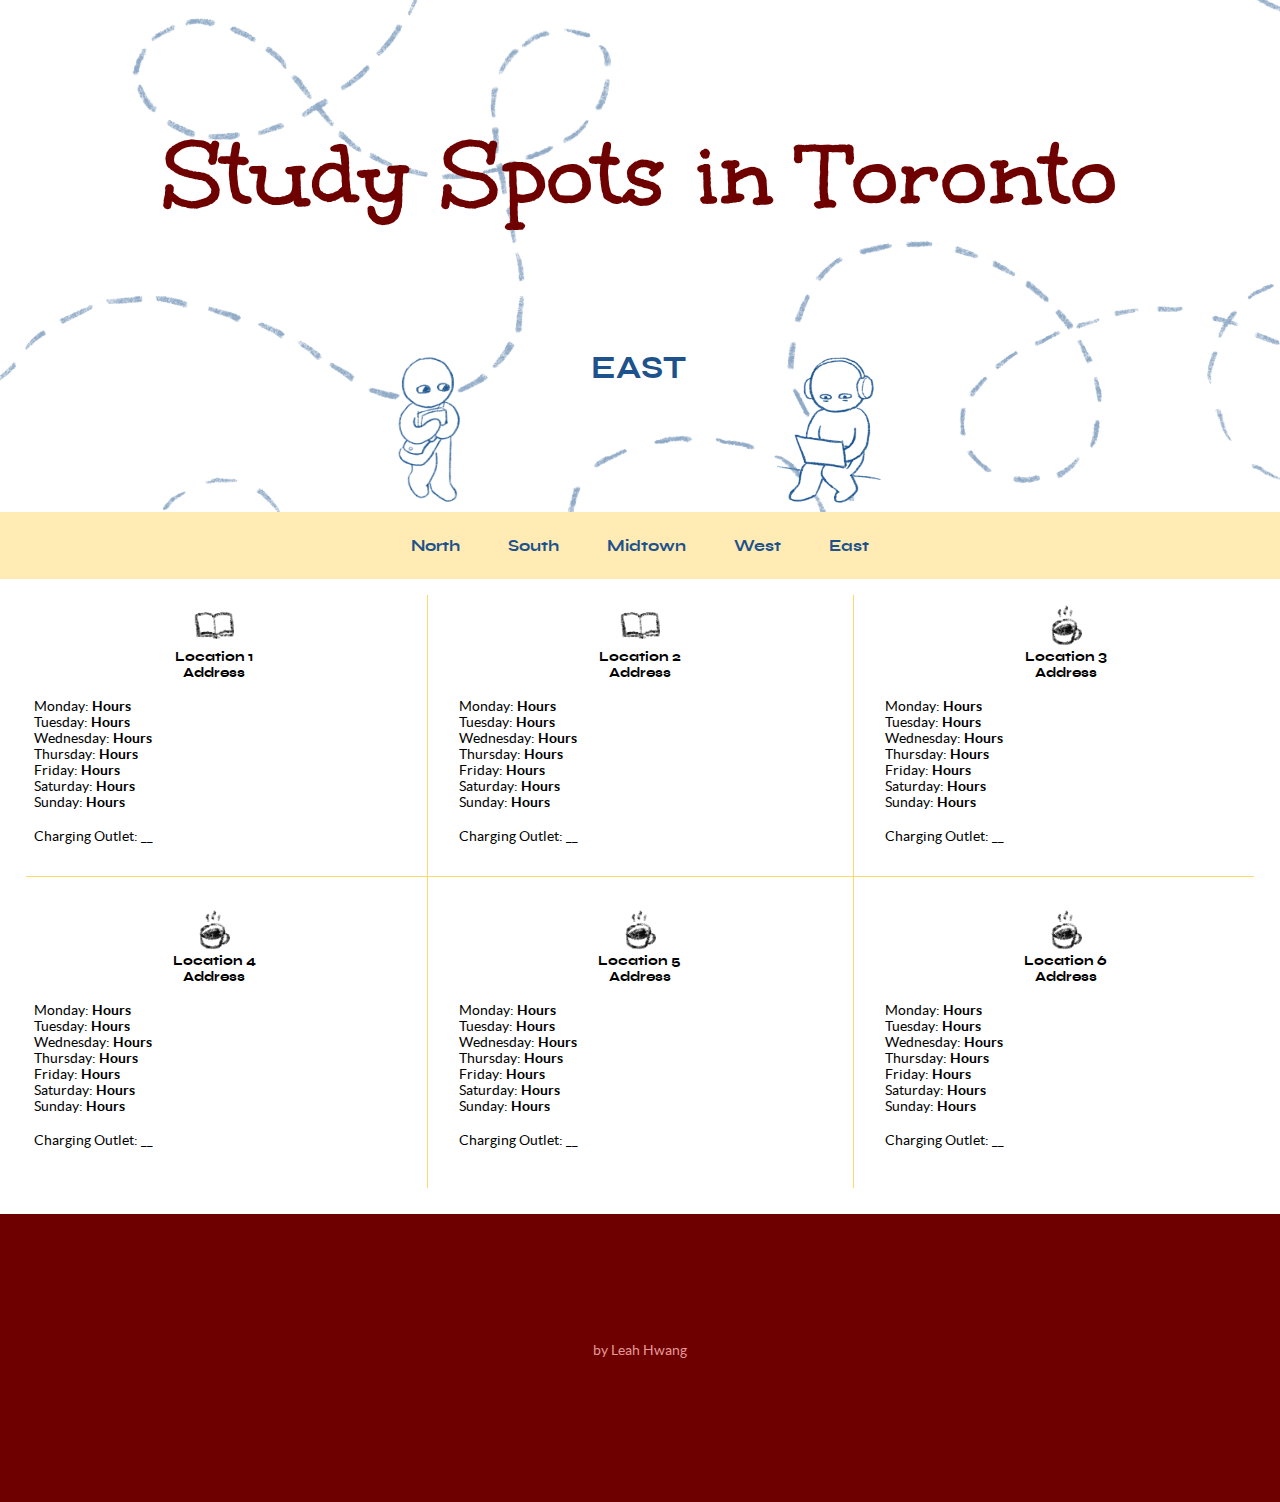
==== east.html @ 298a4410 "april 8 + update 2" ====
<!DOCTYPE html>
<html lang="en">

<head>
    <meta charset="UTF-8">
    <meta name="viewport" content="width=device-width, initial-scale=1.0">
    <meta http-equiv="X-UA-Compatible" content="ie=edge">
    <title>Study Spots - Home - East</title>
    <link rel="stylesheet" href="css/style.css">
</head>




<!--- BODY: visible -->
<body>



    
<header class="header-area">

    <h1>Study Spots in Toronto</h1>

    <div class="header-container">
        <div class="character-left">
            <img src="images/character-blue4.png" alt="character walking, looking to the right">
        </div>
        <h2>East</h2>
        <div class="character-right">
            <img src="images/character-blue2.png" alt="character sitting and working on laptop">
        </div>
    </div>

</header>

<nav class="nav-container">
    <div> <h3> <a class=nav href="north.html">North</a> </h3> </div>
    <div> <h3> <a class=nav href="south.html">South</a> </h3> </div>
    <div> <h3> <a class=nav href="midtown.html">Midtown</a> </h3> </div>
    <div> <h3> <a class=nav href="west.html">West</a> </h3> </div>
    <div> <h3> <a class=nav href="east.html">East</a> </h3> </div>
</nav>



<!-- list begins -->
<main>

    <content class="locations-grid">

        <section>
            <img src="images/library-icon.png" alt="illustrated book icon">
            <h4>Location 1</h4>
            <h4>Address</h4>
            <br>
            <p>Monday: <span style="font-family: Lato Bold">Hours</span> </p>
            <p>Tuesday: <span style="font-family: Lato Bold">Hours</span> </p>
            <p>Wednesday: <span style="font-family: Lato Bold">Hours</span> </p>
            <p>Thursday: <span style="font-family: Lato Bold">Hours</span> </p>
            <p>Friday: <span style="font-family: Lato Bold">Hours</span> </p>
            <p>Saturday: <span style="font-family: Lato Bold">Hours</span> </p>
            <p>Sunday: <span style="font-family: Lato Bold">Hours</span> </p>
            <br>
            <p>Charging Outlet: __</p>
        </section>

        <section>
            <img src="images/library-icon.png" alt="illustrated book icon">
            <h4>Location 2</h4>
            <h4>Address</h4>
            <br>
            <p>Monday: <span style="font-family: Lato Bold">Hours</span> </p>
            <p>Tuesday: <span style="font-family: Lato Bold">Hours</span> </p>
            <p>Wednesday: <span style="font-family: Lato Bold">Hours</span> </p>
            <p>Thursday: <span style="font-family: Lato Bold">Hours</span> </p>
            <p>Friday: <span style="font-family: Lato Bold">Hours</span> </p>
            <p>Saturday: <span style="font-family: Lato Bold">Hours</span> </p>
            <p>Sunday: <span style="font-family: Lato Bold">Hours</span> </p>
            <br>
            <p>Charging Outlet: __</p>
        </section>

        <section>
            <img src="images/coffee-icon.png" alt="illustrated coffee icon">
            <h4>Location 3</h4>
            <h4>Address</h4>
            <br>
            <p>Monday: <span style="font-family: Lato Bold">Hours</span> </p>
            <p>Tuesday: <span style="font-family: Lato Bold">Hours</span> </p>
            <p>Wednesday: <span style="font-family: Lato Bold">Hours</span> </p>
            <p>Thursday: <span style="font-family: Lato Bold">Hours</span> </p>
            <p>Friday: <span style="font-family: Lato Bold">Hours</span> </p>
            <p>Saturday: <span style="font-family: Lato Bold">Hours</span> </p>
            <p>Sunday: <span style="font-family: Lato Bold">Hours</span> </p>
            <br>
            <p>Charging Outlet: __</p>
            </section>

        <section>
            <img src="images/coffee-icon.png" alt="illustrated coffee icon">
            <h4>Location 4</h4>
            <h4>Address</h4>
            <br>
            <p>Monday: <span style="font-family: Lato Bold">Hours</span> </p>
            <p>Tuesday: <span style="font-family: Lato Bold">Hours</span> </p>
            <p>Wednesday: <span style="font-family: Lato Bold">Hours</span> </p>
            <p>Thursday: <span style="font-family: Lato Bold">Hours</span> </p>
            <p>Friday: <span style="font-family: Lato Bold">Hours</span> </p>
            <p>Saturday: <span style="font-family: Lato Bold">Hours</span> </p>
            <p>Sunday: <span style="font-family: Lato Bold">Hours</span> </p>
            <br>
            <p>Charging Outlet: __</p>
        </section>

        <section>
            <img src="images/coffee-icon.png" alt="illustrated coffee icon">
            <h4>Location 5</h4>
            <h4>Address</h4>
            <br>
            <p>Monday: <span style="font-family: Lato Bold">Hours</span> </p>
            <p>Tuesday: <span style="font-family: Lato Bold">Hours</span> </p>
            <p>Wednesday: <span style="font-family: Lato Bold">Hours</span> </p>
            <p>Thursday: <span style="font-family: Lato Bold">Hours</span> </p>
            <p>Friday: <span style="font-family: Lato Bold">Hours</span> </p>
            <p>Saturday: <span style="font-family: Lato Bold">Hours</span> </p>
            <p>Sunday: <span style="font-family: Lato Bold">Hours</span> </p>
            <br>
            <p>Charging Outlet: __</p>
        </section>

        <section>
            <img src="images/coffee-icon.png" alt="illustrated coffee icon">
            <h4>Location 6</h4>
            <h4>Address</h4>
            <br>
            <p>Monday: <span style="font-family: Lato Bold">Hours</span> </p>
            <p>Tuesday: <span style="font-family: Lato Bold">Hours</span> </p>
            <p>Wednesday: <span style="font-family: Lato Bold">Hours</span> </p>
            <p>Thursday: <span style="font-family: Lato Bold">Hours</span> </p>
            <p>Friday: <span style="font-family: Lato Bold">Hours</span> </p>
            <p>Saturday: <span style="font-family: Lato Bold">Hours</span> </p>
            <p>Sunday: <span style="font-family: Lato Bold">Hours</span> </p>
            <br>
            <p>Charging Outlet: __</p>
        </section>


    </content>

    
</main>


<footer>

    <p>by Leah Hwang</p>
    <br>
    <p></p>

</footer>







</body>
<!--- end of BODY -->

</html>
---- css/style.css ----
/* ----- start comment

use * {} for site-wide rules
to override the default root of the document

selector {property: value;}

----- */

/* LAYOUT */
* {
    scroll-behavior: smooth;
    margin: 0;
}

header {
    background-image: url(../images/path-dashed-pattern2-opacity50.png);
    background-size: 100%;
    background-position: center;
    width: 100%;
}

.header-area h2 {
    text-transform: uppercase;
    padding-right: 7%;
    padding-left: 10%
}

.header-container {
    display: flex;
    align-items: center;
    justify-content: center;
}

.character-left img {
    height: 150px;
}

.character-right img {
    height: 150px;
}



@media (max-width: 800px) {
    header h1 {
        padding-bottom: 7%;
    
    }
    header h2 {
        padding-bottom: 10%;
    }
}

@media (min-width: 801px) {
    header h1 {
        padding: 10%;
    
    }
    header h2 {
        padding-left: 15%;
        padding-right: 15%;
        padding-bottom: 10%;
    }
}





/* to make an adjustable/responsive skyline img: https://www.w3schools.com/css/css_rwd_images.asp*/
.skyline {
    width: 100vw;
    background-image: url(../images/skyline-blue.png);
    background-size: cover;
    background-position: center;
}
/* defining skyline height for tablets and smaller */
@media (max-width:800px) {
    .skyline {height: 6rem;} } 
    
/* defining skyline height for larger than tablets */
@media (min-width:801px) {
    .skyline {height: 12rem;} }



    /* https://www.w3schools.com/css/css3_flexbox.asp */
.nav-container {
    position: sticky;
    top: 0;
    z-index: 1;
    display: flex;
    /* https://www.w3schools.com/css/css3_flexbox_container.asp */
    justify-content: center;
    align-items: center;
    /* border-top: 1px solid #ffd86c; */
    /* border-bottom: 1px solid #ffd86c; */
    background-color: #ffebb3;
}

    
.nav-container > .nav {
    position: relative;
}

/*  https://www.w3schools.com/css/css_pseudo_classes.asp*/
@media (max-width: 800px) {
    a.nav:link {
        padding-top: 1rem; 
        padding-bottom: 1rem;
        padding-left: 0.4rem; 
        padding-right: 0.4rem;
    } 
}

@media (min-width: 801px) {
    a.nav:link {
        padding: 1.5rem; } 
    }

/*  using links: https://www.w3schools.com/css/css_link.asp */
a.nav:link, a.nav:visited {
    color: #1d528c;
    text-align: center;
    text-decoration: none;
    display: inline-block;
}
/*  for transition duration: https://www.w3schools.com/css/css3_transitions.asp 
    for text-shadow: https://www.w3schools.com/css/css_text_shadow.asp */
a.nav:hover, a.nav:active {
    transition-duration: 0.5s;
    color: #fff; 
    text-shadow: 0 0 3px #1d528c;   
}





/* https://geary.co/internal-borders-css-grid/ */

/* defining grid columns: for tablets, phones */
@media (max-width: 800px) {
    .locations-grid {
        grid-template-columns: repeat(auto-fit, minmax(200px, 1fr));
    }
}

/* defining grid columns: larger than tablets */
@media (min-width: 801px) {
    .locations-grid {
        grid-template-columns: repeat(3, minmax(200px, 1fr));
    }
}

.locations-grid {

    --gap: 3rem;
    --line-thickness: 1px;
    --line-color: #ffd86c;
    --line-offset: calc(var(--gap) / 2);

    display: grid;
    gap: var(--gap);
    justify-content: center;
    align-items: stretch;
    overflow: hidden;
    border-right: #ffd86c;
    margin-left: 2%;
    margin-right: 2%;
    margin-bottom: 2%;
    padding-top: 1rem;
    padding-bottom: 2rem;
}

.locations-grid > section {
    background-color: #fff;
    position: relative;
    padding: 0.5em;
}

.locations-grid > section img {
    display: block;
    margin: auto;
    width: 50px;
    padding: 1px;
}

.locations-grid > section h4 {
    color: black;
}

    /* https://geary.co/internal-borders-css-grid/ */
    /* Pseudo Elements */

    .locations-grid > section::after,
    .locations-grid > section::before {
        content: "";
        background-color: var(--line-color);
        position: absolute;
    } 

    /* Row lines */
    .locations-grid > section::after {
        inline-size: 100vw;
        block-size: var(--line-thickness);
        inset-block-start: calc(var(--line-offset) * -1);
        inset-inline-start: 0;
    }

    /* Column lines */
    .locations-grid > section::before {
        inline-size: var(--line-thickness);
        block-size: 100vh;
        inset-block-start: 0;
        inset-inline-start: calc(var(--line-offset) * -1);
    }  


/* Map padding in the Main section*/
.main-map {
    padding: 5%
}

/* Map container */
.map {
    position: relative;
    display: flex;
    justify-content: center;
    padding: 1%;
    background-color: white;
    border: 2px dashed #ffd86c;
}


/* to adjust filter of map tiles: https://stackoverflow.com/questions/53528313/apply-css3-filters-to-the-image-tiles-on-leaflet */
.leaflet-layer {
    filter: contrast(1.3);
  }

/* popup customizations: https://www.youtube.com/watch?v=INNVFfrbalU
    + https://stackoverflow.com/questions/12606141/how-would-i-customise-the-look-and-feel-of-the-leaflet-popup */
.custom-popup .leaflet-popup-content-wrapper {
    border-radius: 10px;
    box-shadow: 0 4px 10px #1d528c;
}

.custom-popup .leaflet-popup-content {
    margin: 6px;
    text-align: center;
    font-family: "Lato Regular";
}

.custom-popup .leaflet-popup-content h4 {
    font-family: "Lato Bold";
    color: #6e0000;
}

.custom-popup .leaflet-popup-content img {
    display: block;
    margin: auto;
    width: 30px;
}

.custom-popup .leaflet-popup-close-button {
    display: none;
}



footer {
    text-align: center;
    height: 10rem;
    background-color: #6e0000;
    padding-top: 10%;
    padding-bottom: 0%;
}

footer > p {
    color: #e49999;
}








/* TYPOGRAPHY */


/* source: https://fonts.google.com/specimen/Unkempt?query=unkempt */
@font-face {
    font-family: 'Unkempt Bold';
    src: url('fonts/unkempt-bold-webfont.woff') format('woff'),
         url('fonts/unkempt-bold-webfont.woff2') format('woff2');
    font-weight: bold;
    font-style: normal;
}

/* source: https://www.fontsquirrel.com/fonts/syne */
@font-face {
    font-family: 'Syne Bold';
    src: url('fonts/syne-bold-webfont.woff') format('woff'),
         url('fonts/syne-bold-webfont.woff2') format('woff2');
    font-weight: bold;
    font-style: normal;
}


@font-face {
    font-family: 'Syne Regular';
    src: url('fonts/syne-regular-webfont.woff') format('woff'),
         url('fonts/syne-regular-webfont.woff2') format('woff2');
    font-weight: normal;
    font-style: normal;
}

/* source: https://fonts.google.com/specimen/Lato */
@font-face {
    font-family: 'Lato Bold';
    src: url('fonts/lato-bold-webfont.woff') format('woff'),
         url('fonts/lato-bold-webfont.woff2') format('woff2');
    font-weight: bold;
    font-style: normal;
}

@font-face {
    font-family: 'Lato Regular';
    src: url('fonts/lato-regular-webfont.woff') format('woff'),
         url('fonts/lato-regular-webfont.woff2') format('woff2');
    font-weight: normal;
    font-style: normal;
}

/* Font template
@font-face {
    font-family: ' ';
    src: url(' ') format('woff'),
         url(' ') format('woff2');
    font-weight: normal;
    font-style: normal;
}
*/


/* defining text 800px or less (phones, tablets) */
@media (max-width: 800px) {
    h1 {
        font-size: 3rem;
        line-height: 1;
        padding: 15%;
    }

    h2 {
        font-size: 1.2rem;
        line-height: 1.5rem; 
        padding-bottom: 20%;
    }

    h3, h4 {
        font-size: 0.9rem;
    }

}

/* defining text more than 800px (larger than tablet) */
@media (min-width: 801px) {
    h1 {
        font-size: 6rem; 
        line-height: 6rem;
        padding-top: 10%;
        padding-bottom: 7%;
        padding-left: 10%;
        padding-right: 10%;
    }

    h2 {
        font-size: 2rem;
        line-height: 2rem;
        padding-bottom: 7%;
    }

    h3 {
        font-size: 1rem;
    }

    h4 {
        font-size: 0.9rem;
    }

}


h1 {
    font-family: "Unkempt Bold";
    text-align: center;
    color: #6e0000;
}

h2 {
    font-family: "Syne Bold";
    text-align: center;
    color: #1d528c;
}

h3, h4 {
    font-family: "Syne Bold";
    text-align: center;
    color: #1d528c;
}
    
p {
    font-family: "Lato Regular";
    color:black;
    font-size: 0.9rem;
}
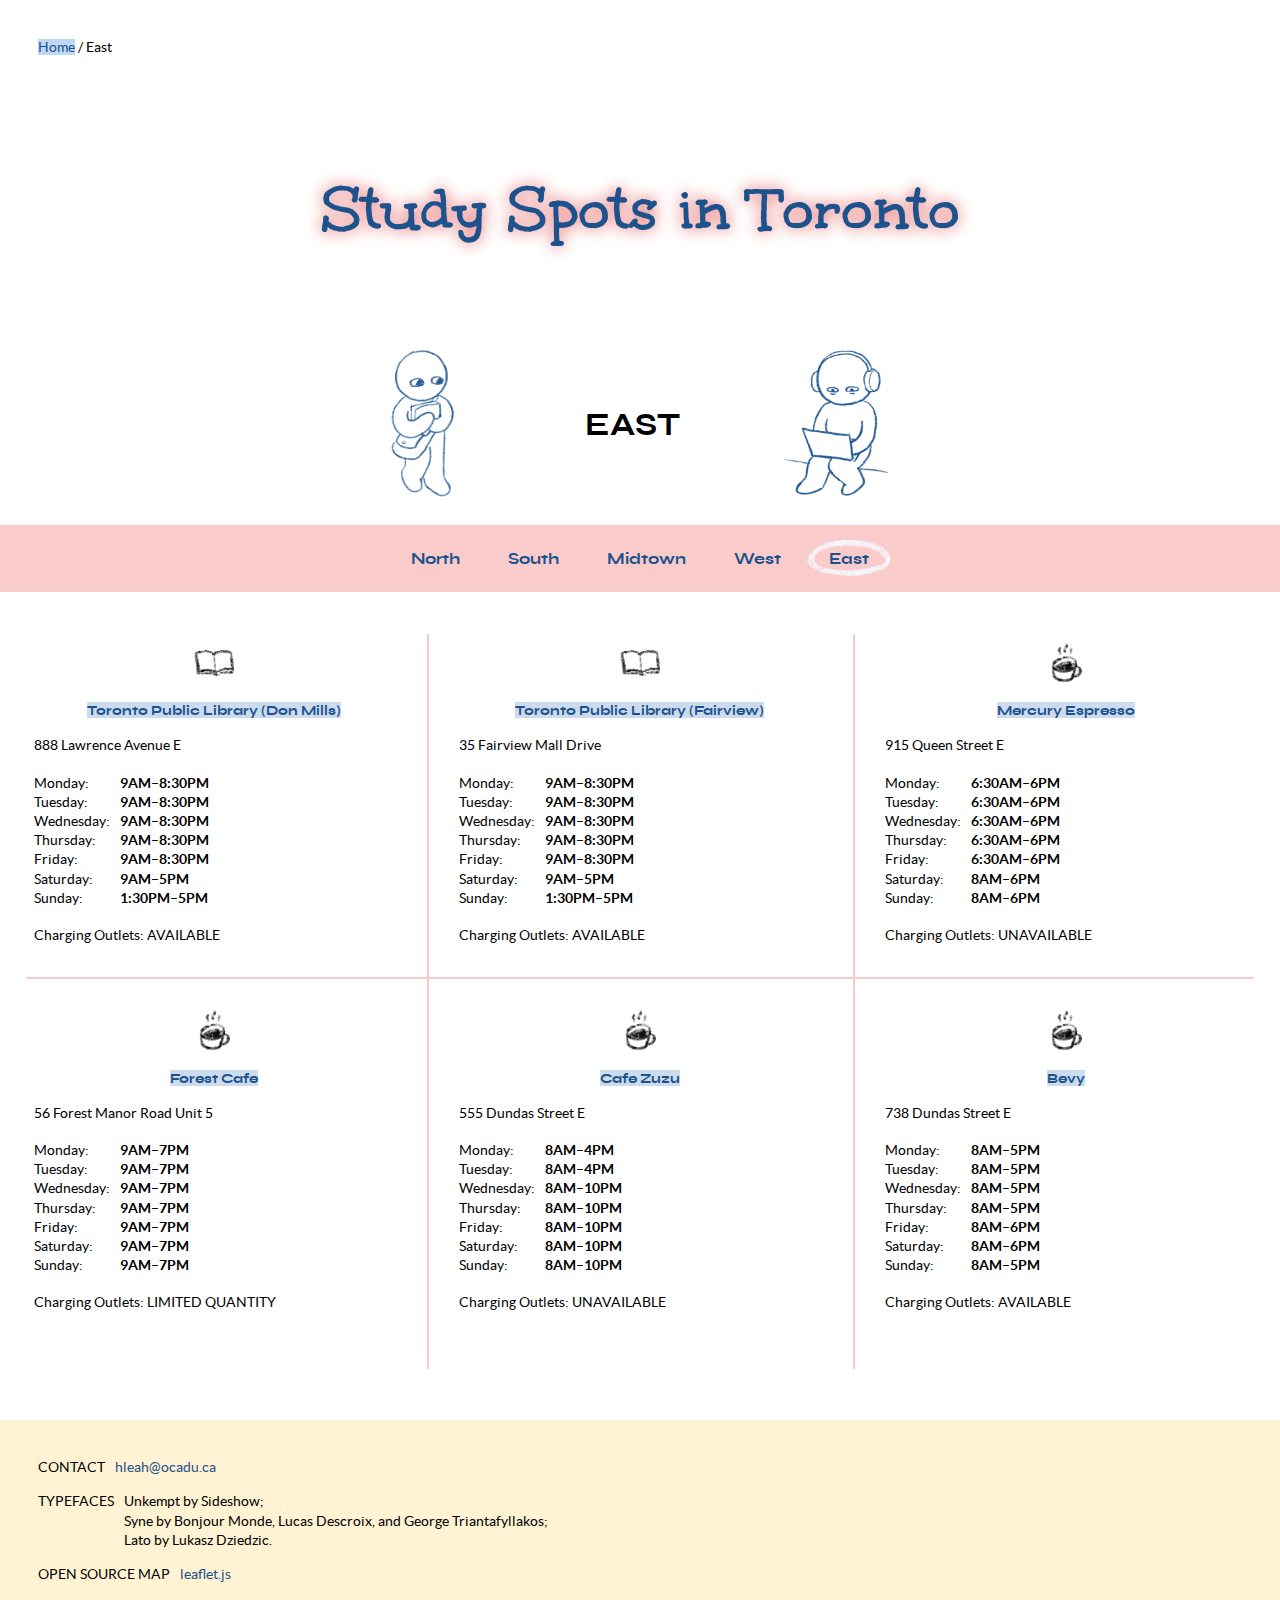
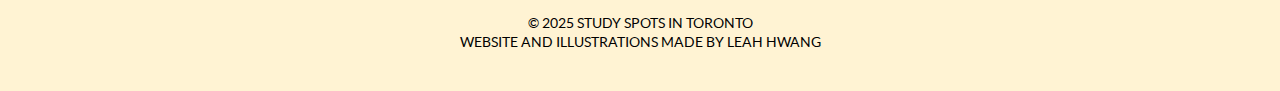
==== commit 3f81204f: "april 15" ====
--- a/east.html
+++ b/east.html
@@ -3,7 +3,7 @@
 
 <head>
     <meta charset="UTF-8">
-    <meta name="viewport" content="width=device-width, initial-scale=1.0">
+    <meta name="viewport" content="widtd=device-widtd, initial-scale=1.0">
     <meta http-equiv="X-UA-Compatible" content="ie=edge">
     <title>Study Spots - Home - East</title>
     <link rel="stylesheet" href="css/style.css">
@@ -16,17 +16,22 @@
 <body>
 
 
-
-    
-<header class="header-area">
-
-    <h1>Study Spots in Toronto</h1>
-
-    <div class="header-container">
+<header class="areas-page-header gridlines">
+
+    <div class="breadcrumb">
+        <p> <a class="breadcrumb-home" href="index.html">Home</a> / East </p>
+    </div>
+
+    <div class="areas-page-header-h1">
+        <h1> <a class="link-home" href=index.html> Study Spots in Toronto </a> </h1>
+    </div> 
+    <div class="areas-page-label-container">
         <div class="character-left">
             <img src="images/character-blue4.png" alt="character walking, looking to the right">
         </div>
-        <h2>East</h2>
+        <div class="areas-page-label"> 
+            <h2>East</h2> 
+        </div>
         <div class="character-right">
             <img src="images/character-blue2.png" alt="character sitting and working on laptop">
         </div>
@@ -36,10 +41,10 @@
 
 <nav class="nav-container">
     <div> <h3> <a class=nav href="north.html">North</a> </h3> </div>
-    <div> <h3> <a class=nav href="south.html">South</a> </h3> </div>
-    <div> <h3> <a class=nav href="midtown.html">Midtown</a> </h3> </div>
-    <div> <h3> <a class=nav href="west.html">West</a> </h3> </div>
-    <div> <h3> <a class=nav href="east.html">East</a> </h3> </div>
+    <div> <h3> <a class="nav" href="south.html">South</a> </h3> </div>
+    <div> <h3> <a class="nav" href="midtown.html">Midtown</a> </h3> </div>
+    <div> <h3> <a class="nav" href="west.html">West</a> </h3> </div>
+    <div class="nav-current"> <h3> <a class="nav" href="east.html">East</a> </h3> </div>
 </nav>
 
 
@@ -51,98 +56,244 @@
 
         <section>
             <img src="images/library-icon.png" alt="illustrated book icon">
-            <h4>Location 1</h4>
-            <h4>Address</h4>
-            <br>
-            <p>Monday: <span style="font-family: Lato Bold">Hours</span> </p>
-            <p>Tuesday: <span style="font-family: Lato Bold">Hours</span> </p>
-            <p>Wednesday: <span style="font-family: Lato Bold">Hours</span> </p>
-            <p>Thursday: <span style="font-family: Lato Bold">Hours</span> </p>
-            <p>Friday: <span style="font-family: Lato Bold">Hours</span> </p>
-            <p>Saturday: <span style="font-family: Lato Bold">Hours</span> </p>
-            <p>Sunday: <span style="font-family: Lato Bold">Hours</span> </p>
-            <br>
-            <p>Charging Outlet: __</p>
+            <h4> <a class="location-link" href="https://www.torontopubliclibrary.ca/donmills/" target="_blank"> Toronto Public Library (Don Mills) </a> </h4>
+            <br>
+            <p>888 Lawrence Avenue E</p>
+            <br>
+
+            <!-- for html tables: https://www.w3schools.com/html/html_tables.asp-->
+            <table>
+                <tr>
+                    <td>Monday:</td>
+                    <td class="p-bold">9AM–8:30PM</td>
+                </tr>
+                <tr>
+                    <td>Tuesday:</td>
+                    <td class="p-bold">9AM–8:30PM</td>
+                </tr>
+                <tr>
+                    <td>Wednesday:</td>
+                    <td class="p-bold">9AM–8:30PM</td>
+                </tr>
+                <tr >
+                    <td>Thursday:</td>
+                    <td class="p-bold">9AM–8:30PM</td>
+                </tr>
+                <tr>
+                    <td>Friday:</td>
+                    <td class="p-bold">9AM–8:30PM</td>
+                </tr>
+                <tr>
+                    <td>Saturday:</td>
+                    <td class="p-bold">9AM–5PM</td>
+                </tr>
+                <tr>
+                    <td>Sunday:</td>
+                    <td class="p-bold">1:30PM–5PM</td>
+                </tr>
+            </table>
+            <br>
+            <p>Charging Outlets: <span style="text-transform: uppercase;">available</span> </p>
         </section>
 
         <section>
             <img src="images/library-icon.png" alt="illustrated book icon">
-            <h4>Location 2</h4>
-            <h4>Address</h4>
-            <br>
-            <p>Monday: <span style="font-family: Lato Bold">Hours</span> </p>
-            <p>Tuesday: <span style="font-family: Lato Bold">Hours</span> </p>
-            <p>Wednesday: <span style="font-family: Lato Bold">Hours</span> </p>
-            <p>Thursday: <span style="font-family: Lato Bold">Hours</span> </p>
-            <p>Friday: <span style="font-family: Lato Bold">Hours</span> </p>
-            <p>Saturday: <span style="font-family: Lato Bold">Hours</span> </p>
-            <p>Sunday: <span style="font-family: Lato Bold">Hours</span> </p>
-            <br>
-            <p>Charging Outlet: __</p>
+            <h4> <a class="location-link" href="https://www.torontopubliclibrary.ca/fairview/" target="_blank"> Toronto Public Library (Fairview) </a> </h4>
+            <br>
+            <p>35 Fairview Mall Drive</p>
+            <br>
+            <table>
+                <tr>
+                    <td>Monday:</td>
+                    <td class="p-bold">9AM–8:30PM</td>
+                </tr>
+                <tr>
+                    <td>Tuesday:</td>
+                    <td class="p-bold">9AM–8:30PM</td>
+                </tr>
+                <tr>
+                    <td>Wednesday:</td>
+                    <td class="p-bold">9AM–8:30PM</td>
+                </tr>
+                <tr >
+                    <td>Thursday:</td>
+                    <td class="p-bold">9AM–8:30PM</td>
+                </tr>
+                <tr>
+                    <td>Friday:</td>
+                    <td class="p-bold">9AM–8:30PM</td>
+                </tr>
+                <tr>
+                    <td>Saturday:</td>
+                    <td class="p-bold">9AM–5PM</td>
+                </tr>
+                <tr>
+                    <td>Sunday:</td>
+                    <td class="p-bold">1:30PM–5PM</td>
+                </tr>
+            </table>
+            <br>
+            <p>Charging Outlets: <span style="text-transform: uppercase;">available</span> </p>
         </section>
 
         <section>
             <img src="images/coffee-icon.png" alt="illustrated coffee icon">
-            <h4>Location 3</h4>
-            <h4>Address</h4>
-            <br>
-            <p>Monday: <span style="font-family: Lato Bold">Hours</span> </p>
-            <p>Tuesday: <span style="font-family: Lato Bold">Hours</span> </p>
-            <p>Wednesday: <span style="font-family: Lato Bold">Hours</span> </p>
-            <p>Thursday: <span style="font-family: Lato Bold">Hours</span> </p>
-            <p>Friday: <span style="font-family: Lato Bold">Hours</span> </p>
-            <p>Saturday: <span style="font-family: Lato Bold">Hours</span> </p>
-            <p>Sunday: <span style="font-family: Lato Bold">Hours</span> </p>
-            <br>
-            <p>Charging Outlet: __</p>
+            <h4> <a class="location-link" href="https://www.instagram.com/mercuryespresso/?hl=en" target="_blank"> Mercury Espresso </a> </h4>
+            <br>
+            <p>915 Queen Street E</p>
+            <br>
+            <table>
+                <tr>
+                    <td>Monday:</td>
+                    <td class="p-bold">6:30AM–6PM</td>
+                </tr>
+                <tr>
+                    <td>Tuesday:</td>
+                    <td class="p-bold">6:30AM–6PM</td>
+                </tr>
+                <tr>
+                    <td>Wednesday:</td>
+                    <td class="p-bold">6:30AM–6PM</td>
+                </tr>
+                <tr >
+                    <td>Thursday:</td>
+                    <td class="p-bold">6:30AM–6PM</td>
+                </tr>
+                <tr>
+                    <td>Friday:</td>
+                    <td class="p-bold">6:30AM–6PM</td>
+                </tr>
+                <tr>
+                    <td>Saturday:</td>
+                    <td class="p-bold">8AM–6PM</td>
+                </tr>
+                <tr>
+                    <td>Sunday:</td>
+                    <td class="p-bold">8AM–6PM</td>
+                </tr>
+            </table>
+            <br>
+            <p>Charging Outlets: <span style="text-transform: uppercase;">unavailable</span> </p>
             </section>
 
         <section>
             <img src="images/coffee-icon.png" alt="illustrated coffee icon">
-            <h4>Location 4</h4>
-            <h4>Address</h4>
-            <br>
-            <p>Monday: <span style="font-family: Lato Bold">Hours</span> </p>
-            <p>Tuesday: <span style="font-family: Lato Bold">Hours</span> </p>
-            <p>Wednesday: <span style="font-family: Lato Bold">Hours</span> </p>
-            <p>Thursday: <span style="font-family: Lato Bold">Hours</span> </p>
-            <p>Friday: <span style="font-family: Lato Bold">Hours</span> </p>
-            <p>Saturday: <span style="font-family: Lato Bold">Hours</span> </p>
-            <p>Sunday: <span style="font-family: Lato Bold">Hours</span> </p>
-            <br>
-            <p>Charging Outlet: __</p>
+            <h4> <a class="location-link" href="link" target="_blank"> Forest Cafe </a> </h4>
+            <br>
+            <p>56 Forest Manor Road Unit 5</p>
+            <br>
+            <table>
+                <tr>
+                    <td>Monday:</td>
+                    <td class="p-bold">9AM–7PM</td>
+                </tr>
+                <tr>
+                    <td>Tuesday:</td>
+                    <td class="p-bold">9AM–7PM</td>
+                </tr>
+                <tr>
+                    <td>Wednesday:</td>
+                    <td class="p-bold">9AM–7PM</td>
+                </tr>
+                <tr >
+                    <td>Thursday:</td>
+                    <td class="p-bold">9AM–7PM</td>
+                </tr>
+                <tr>
+                    <td>Friday:</td>
+                    <td class="p-bold">9AM–7PM</td>
+                </tr>
+                <tr>
+                    <td>Saturday:</td>
+                    <td class="p-bold">9AM–7PM</td>
+                </tr>
+                <tr>
+                    <td>Sunday:</td>
+                    <td class="p-bold">9AM–7PM</td>
+                </tr>
+            </table>
+            <br>
+            <p>Charging Outlets: <span style="text-transform: uppercase;">limited quantity</span> </p>
         </section>
 
         <section>
             <img src="images/coffee-icon.png" alt="illustrated coffee icon">
-            <h4>Location 5</h4>
-            <h4>Address</h4>
-            <br>
-            <p>Monday: <span style="font-family: Lato Bold">Hours</span> </p>
-            <p>Tuesday: <span style="font-family: Lato Bold">Hours</span> </p>
-            <p>Wednesday: <span style="font-family: Lato Bold">Hours</span> </p>
-            <p>Thursday: <span style="font-family: Lato Bold">Hours</span> </p>
-            <p>Friday: <span style="font-family: Lato Bold">Hours</span> </p>
-            <p>Saturday: <span style="font-family: Lato Bold">Hours</span> </p>
-            <p>Sunday: <span style="font-family: Lato Bold">Hours</span> </p>
-            <br>
-            <p>Charging Outlet: __</p>
+            <h4> <a class="location-link" href="link" target="_blank"> Cafe Zuzu </a> </h4>
+            <br>
+            <p>555 Dundas Street E</p>
+            <br>
+            <table>
+                <tr>
+                    <td>Monday:</td>
+                    <td class="p-bold">8AM–4PM</td>
+                </tr>
+                <tr>
+                    <td>Tuesday:</td>
+                    <td class="p-bold">8AM–4PM</td>
+                </tr>
+                <tr>
+                    <td>Wednesday:</td>
+                    <td class="p-bold">8AM–10PM</td>
+                </tr>
+                <tr >
+                    <td>Thursday:</td>
+                    <td class="p-bold">8AM–10PM</td>
+                </tr>
+                <tr>
+                    <td>Friday:</td>
+                    <td class="p-bold">8AM–10PM</td>
+                </tr>
+                <tr>
+                    <td>Saturday:</td>
+                    <td class="p-bold">8AM–10PM</td>
+                </tr>
+                <tr>
+                    <td>Sunday:</td>
+                    <td class="p-bold">8AM–10PM</td>
+                </tr>
+            </table>
+            <br>
+            <p>Charging Outlets: <span style="text-transform: uppercase;">unavailable</span> </p>
         </section>
 
         <section>
             <img src="images/coffee-icon.png" alt="illustrated coffee icon">
-            <h4>Location 6</h4>
-            <h4>Address</h4>
-            <br>
-            <p>Monday: <span style="font-family: Lato Bold">Hours</span> </p>
-            <p>Tuesday: <span style="font-family: Lato Bold">Hours</span> </p>
-            <p>Wednesday: <span style="font-family: Lato Bold">Hours</span> </p>
-            <p>Thursday: <span style="font-family: Lato Bold">Hours</span> </p>
-            <p>Friday: <span style="font-family: Lato Bold">Hours</span> </p>
-            <p>Saturday: <span style="font-family: Lato Bold">Hours</span> </p>
-            <p>Sunday: <span style="font-family: Lato Bold">Hours</span> </p>
-            <br>
-            <p>Charging Outlet: __</p>
+            <h4> <a class="location-link" href="link" target="_blank"> Bevy </a> </h4>
+            <br>
+            <p>738 Dundas Street E</p>
+            <br>
+            <table>
+                <tr>
+                    <td>Monday:</td>
+                    <td class="p-bold">8AM–5PM</td>
+                </tr>
+                <tr>
+                    <td>Tuesday:</td>
+                    <td class="p-bold">8AM–5PM</td>
+                </tr>
+                <tr>
+                    <td>Wednesday:</td>
+                    <td class="p-bold">8AM–5PM</td>
+                </tr>
+                <tr >
+                    <td>Thursday:</td>
+                    <td class="p-bold">8AM–5PM</td>
+                </tr>
+                <tr>
+                    <td>Friday:</td>
+                    <td class="p-bold">8AM–6PM</td>
+                </tr>
+                <tr>
+                    <td>Saturday:</td>
+                    <td class="p-bold">8AM–6PM</td>
+                </tr>
+                <tr>
+                    <td>Sunday:</td>
+                    <td class="p-bold">8AM–5PM</td>
+                </tr>
+            </table>
+            <br>
+            <p>Charging Outlets: <span style="text-transform: uppercase;">available</span> </p>
         </section>
 
 
@@ -152,11 +303,43 @@
 </main>
 
 
+
 <footer>
 
-    <p>by Leah Hwang</p>
+    <div>
+        <table>
+            <tr>
+                <td style="text-transform: uppercase">Contact</td>
+                <td> <a class="p-link" href="mailto:hleah@ocadu.ca"> hleah@ocadu.ca </a> </td>
+            </tr>
+        </table>
+        <br>
+        <table>
+            <tr>
+                <td style="text-transform: uppercase">Typefaces</td>
+                <td>Unkempt by Sideshow;</td>
+            </tr>
+            <tr>
+                <td></td>
+                <td>Syne by Bonjour Monde, Lucas Descroix, and George Triantafyllakos;</td>
+            </tr>
+            <tr>
+                <td></td>
+                <td>Lato by Lukasz Dziedzic.</td>
+            </tr>
+        </table>
+        <br>
+        <table>
+            <tr>
+                <td style="text-transform: uppercase">Open Source Map</td>
+                <td> <a class="p-link" href="Leafletjs.com"> leaflet.js </a> </td>
+            </tr>
+        </table>    
+    </div>
     <br>
-    <p></p>
+    <br>
+    <p style="text-align: center; text-transform: uppercase">© 2025 Study Spots in Toronto</p>
+    <p style="text-align: center; text-transform: uppercase;">Website and Illustrations made by Leah Hwang</p>
 
 </footer>
 
--- a/css/style.css
+++ b/css/style.css
@@ -13,23 +13,111 @@
     margin: 0;
 }
 
-header {
-    background-image: url(../images/path-dashed-pattern2-opacity50.png);
-    background-size: 100%;
-    background-position: center;
-    width: 100%;
-}
-
-.header-area h2 {
-    text-transform: uppercase;
-    padding-right: 7%;
-    padding-left: 10%
-}
-
-.header-container {
+/* to add grid lines in the background: https://phuoc.ng/collection/css-layout/grid-lines-background/ */
+.gridlines {
+    z-index: -5;
+    background-image:
+        linear-gradient(to right, #bdd7f4 0.5px, transparent 0.5px),
+        linear-gradient(to bottom, #bdd7f4 0.5px, transparent 0.5px);
+    background-size: 2.5rem 2.5rem;
+    background-position: center center;
+}
+
+
+.breadcrumb {
+    position: relative;
+    padding: 3%;
+}
+
+a.breadcrumb-home:any-link {
+    text-decoration: none;
+    color: #1d528c;
+    background-color: #bdd7f4;
+}
+
+a.breadcrumb-home:hover {
+    background-color: #ffd86c;
+    transition: 1s;
+}
+
+
+
+@media (max-width: 800px) {
+    .home-header-title {
+        padding: 12%;
+    }
+}
+
+@media (min-width: 801px) {
+    .home-header-title {
+        padding: 6% 15% 2% 15%;
+    }
+}
+
+.home-header-colour {
+    border-radius: 2rem;
+    background-color: #fff3d3;
+    padding: 20px;
+    border: 4px solid #1d528c;
+    box-shadow: 0px 0px 5px #1d528c;
+}
+
+.home-header-border {
     display: flex;
+    justify-content: center;
+    align-items: center;
+    border-radius: 1rem;
+    border: 4px dashed #1d528c;
+    padding: 20px;
+}
+
+.home-header-desc {
+    padding: 0 5%;
+}
+
+.home-header-desc h2 {
+    padding: 4%;
+}
+
+
+
+
+
+
+a.link-home:any-link {
+    color: #1d528c;
+    text-decoration: none;
+    text-shadow: 0 0 1rem #e15050;
+}
+
+a.link-home:hover {
+    text-shadow: 0 0 2rem #ffd86c;
+    transition: 1s;
+}
+
+
+
+
+.areas-page-header-h1 h1 {
+    font-size: 4rem;
+    padding: 5% 10% 5% 10%;
+}
+
+
+
+
+.areas-page-label-container {
+    display: flex;
+    flex-direction: row;
     align-items: center;
     justify-content: center;
+    padding: 2% 0;
+    height: 150px;
+}
+
+.areas-page-label {
+    text-transform: uppercase;
+    padding: 0 8% 0 10%;
 }
 
 .character-left img {
@@ -42,69 +130,57 @@
 
 
 
-@media (max-width: 800px) {
-    header h1 {
-        padding-bottom: 7%;
-    
-    }
-    header h2 {
-        padding-bottom: 10%;
-    }
-}
-
-@media (min-width: 801px) {
-    header h1 {
-        padding: 10%;
-    
-    }
-    header h2 {
-        padding-left: 15%;
-        padding-right: 15%;
-        padding-bottom: 10%;
-    }
-}
-
-
-
-
-
-/* to make an adjustable/responsive skyline img: https://www.w3schools.com/css/css_rwd_images.asp*/
+
+
+/* Header: to make an adjustable/responsive skyline img: https://www.w3schools.com/css/css_rwd_images.asp*/
 .skyline {
     width: 100vw;
     background-image: url(../images/skyline-blue.png);
     background-size: cover;
     background-position: center;
-}
-/* defining skyline height for tablets and smaller */
+    background-repeat: no-repeat;
+    background-color: transparent; /* if the image is unavailable */
+}
+
+/* Header: defining skyline height for tablets/mobile */
 @media (max-width:800px) {
-    .skyline {height: 6rem;} } 
+    .skyline {height: 6rem;} 
+} 
     
-/* defining skyline height for larger than tablets */
+/* Header: defining skyline height for larger than tablets */
 @media (min-width:801px) {
-    .skyline {height: 12rem;} }
-
-
-
-    /* https://www.w3schools.com/css/css3_flexbox.asp */
+    .skyline {height: 12rem;} 
+}
+
+
+
+/* Navigation bar: sticky positioning to keep the bar accessible when scrolling down
+    • https://www.w3schools.com/css/css3_flexbox.asp 
+    • https://www.w3schools.com/css/css3_flexbox_container.asp */
 .nav-container {
     position: sticky;
     top: 0;
-    z-index: 1;
+    z-index: 5;
     display: flex;
-    /* https://www.w3schools.com/css/css3_flexbox_container.asp */
     justify-content: center;
     align-items: center;
-    /* border-top: 1px solid #ffd86c; */
-    /* border-bottom: 1px solid #ffd86c; */
-    background-color: #ffebb3;
-}
-
-    
-.nav-container > .nav {
+    background-color: #f9cbcb;
+}
+
+.nav {
     position: relative;
 }
 
-/*  https://www.w3schools.com/css/css_pseudo_classes.asp*/
+
+.nav-current {
+    background-image: url(../images/current-nav-circle-lightblue.png);
+    background-size: 100%;
+    background-position: center;
+    background-repeat: no-repeat;
+    background-color: transparent; /* if the image is unavailable */
+}
+
+/*  */
 @media (max-width: 800px) {
     a.nav:link {
         padding-top: 1rem; 
@@ -119,26 +195,128 @@
         padding: 1.5rem; } 
     }
 
-/*  using links: https://www.w3schools.com/css/css_link.asp */
-a.nav:link, a.nav:visited {
+/* Navigation bar: https://www.w3schools.com/css/css_link.asp */
+a.nav:any-link {
     color: #1d528c;
     text-align: center;
     text-decoration: none;
     display: inline-block;
 }
-/*  for transition duration: https://www.w3schools.com/css/css3_transitions.asp 
-    for text-shadow: https://www.w3schools.com/css/css_text_shadow.asp */
-a.nav:hover, a.nav:active {
+/* Navigation bar - navigation link hover and active effects
+    • for transition duration -> https://www.w3schools.com/css/css3_transitions.asp 
+    • for text-shadow -> https://www.w3schools.com/css/css_text_shadow.asp */
+a.nav:hover {
     transition-duration: 0.5s;
     color: #fff; 
-    text-shadow: 0 0 3px #1d528c;   
-}
-
-
-
-
-
-/* https://geary.co/internal-borders-css-grid/ */
+    text-shadow: 0 0 3px #6e0000;   
+}
+
+a.nav:active {
+    color: #6e0000;
+    text-shadow: 0 0 3px #6e0000;   
+}
+
+
+
+
+
+
+
+
+/* Homepage: Padding surrounding the map in <Main> */
+.home-main {
+    padding: 10% 15%;
+}
+
+/* Homepage: Background image decoration */
+.home-bkg-left, .home-bkg-right {
+    position: absolute;
+    z-index: -1;
+    opacity: 0.9;
+}
+
+/* Homepage: No background display for tablets/mobiles behind the map */
+@media (max-width: 800px) {
+    .home-bkg-left, .home-bkg-right {display: none;}
+}
+
+/* Homepage: Background adjustments (behind the map) for larger screens */
+@media (min-width: 801px) {
+    .home-bkg-left, .home-bkg-right {height: 80%;}
+    .home-bkg-left {left: 10px;}
+    .home-bkg-right {right: 10px;}
+}
+
+
+/* Homepage: Map "border" (behind the map) for larger screens */
+.map-colour {
+    background-color: #f9cbcb;
+    border-radius: 2rem;
+    padding: 3%;
+}
+
+/* Homepage: Map container to centre the actual map + add padding and dashed border */
+.map {
+    position: relative;
+    display: flex;
+    justify-content: center;
+}
+
+
+/* Homepage: Colour animation behind the map
+    • visible ONLY for TABLETS/MOBILES
+    • to make animations: https://www.w3schools.com/css/css3_animations.asp */
+@media (max-width: 800px) {
+    .map-colour {
+        animation-name: map-shadow;
+        animation-duration: 5s;
+        animation-iteration-count: infinite;
+    }
+}
+
+@keyframes map-shadow {
+    0%      {box-shadow: 0 0 2rem #bdd7f4;}
+    33.3%    {box-shadow: 0 0 2rem #f9cbcb;}
+    66.6%    {box-shadow: 0 0 2rem #fff3d3;}
+    100%    {box-shadow: 0 0 2rem #bdd7f4;}
+}
+
+
+/* Homepage: to adjust filter of map tiles: https://stackoverflow.com/questions/53528313/apply-css3-filters-to-the-image-tiles-on-leaflet */
+.leaflet-layer {
+    filter: contrast(1.3);
+}
+
+/* Homepage: Leaflet popup customizations: https://www.youtube.com/watch?v=INNVFfrbalU
+    + https://stackoverflow.com/questions/12606141/how-would-i-customise-the-look-and-feel-of-the-leaflet-popup */
+.custom-popup .leaflet-popup-content-wrapper {
+    border-radius: 10px;
+    box-shadow: 0 4px 10px #1d528c;
+}
+
+.custom-popup .leaflet-popup-content {
+    margin: 6px;
+    text-align: center;
+    font-family: "Lato Regular";
+}
+
+.custom-popup .leaflet-popup-content img {
+    display: block;
+    margin: auto;
+    width: 30px;
+}
+
+.custom-popup .leaflet-popup-close-button {
+    display: none;
+}
+
+
+
+
+
+
+
+/* to make responsive "internal grid lines" in a grid format: https://geary.co/internal-borders-css-grid/ */
 
 /* defining grid columns: for tablets, phones */
 @media (max-width: 800px) {
@@ -157,8 +335,8 @@
 .locations-grid {
 
     --gap: 3rem;
-    --line-thickness: 1px;
-    --line-color: #ffd86c;
+    --line-thickness: 2px;
+    --line-color: #f9cbcb;
     --line-offset: calc(var(--gap) / 2);
 
     display: grid;
@@ -166,124 +344,92 @@
     justify-content: center;
     align-items: stretch;
     overflow: hidden;
-    border-right: #ffd86c;
-    margin-left: 2%;
-    margin-right: 2%;
-    margin-bottom: 2%;
-    padding-top: 1rem;
-    padding-bottom: 2rem;
+    border-right: var(--line-color);
+    margin: 2% 2% 4% 2%;
+    padding: 1rem 0 3rem 0;
 }
 
 .locations-grid > section {
-    background-color: #fff;
     position: relative;
     padding: 0.5em;
 }
+
+/* Pseudo Elements */
+
+.locations-grid > section::after,
+.locations-grid > section::before {
+    content: "";
+    background-color: var(--line-color);
+    position: absolute;
+} 
+
+/* Row lines */
+.locations-grid > section::after {
+    inline-size: 100vw;
+    block-size: var(--line-thickness);
+    inset-block-start: calc(var(--line-offset) * -1);
+    inset-inline-start: 0;
+}
+
+/* Column lines */
+.locations-grid > section::before {
+    inline-size: var(--line-thickness);
+    block-size: 100vh;
+    inset-block-start: 0;
+    inset-inline-start: calc(var(--line-offset) * -1);
+}  
+
+
+
+
 
 .locations-grid > section img {
     display: block;
     margin: auto;
     width: 50px;
-    padding: 1px;
+    padding-bottom: 18px;
+}
+
+a.location-link:any-link {
+    color: #1d528c;
+    text-decoration: none;
+    background-color: #ccdcee;
+}
+
+a.location-link:hover, a.location-link:active {
+    background-color: #ffd86c;
+    transition: 1s;
 }
 
 .locations-grid > section h4 {
     color: black;
 }
 
-    /* https://geary.co/internal-borders-css-grid/ */
-    /* Pseudo Elements */
-
-    .locations-grid > section::after,
-    .locations-grid > section::before {
-        content: "";
-        background-color: var(--line-color);
-        position: absolute;
-    } 
-
-    /* Row lines */
-    .locations-grid > section::after {
-        inline-size: 100vw;
-        block-size: var(--line-thickness);
-        inset-block-start: calc(var(--line-offset) * -1);
-        inset-inline-start: 0;
-    }
-
-    /* Column lines */
-    .locations-grid > section::before {
-        inline-size: var(--line-thickness);
-        block-size: 100vh;
-        inset-block-start: 0;
-        inset-inline-start: calc(var(--line-offset) * -1);
-    }  
-
-
-/* Map padding in the Main section*/
-.main-map {
-    padding: 5%
-}
-
-/* Map container */
-.map {
-    position: relative;
-    display: flex;
-    justify-content: center;
-    padding: 1%;
-    background-color: white;
-    border: 2px dashed #ffd86c;
-}
-
-
-/* to adjust filter of map tiles: https://stackoverflow.com/questions/53528313/apply-css3-filters-to-the-image-tiles-on-leaflet */
-.leaflet-layer {
-    filter: contrast(1.3);
-  }
-
-/* popup customizations: https://www.youtube.com/watch?v=INNVFfrbalU
-    + https://stackoverflow.com/questions/12606141/how-would-i-customise-the-look-and-feel-of-the-leaflet-popup */
-.custom-popup .leaflet-popup-content-wrapper {
-    border-radius: 10px;
-    box-shadow: 0 4px 10px #1d528c;
-}
-
-.custom-popup .leaflet-popup-content {
-    margin: 6px;
-    text-align: center;
+
+/* to make tables: https://www.w3schools.com/html/html_tables.asp */
+table {
     font-family: "Lato Regular";
-}
-
-.custom-popup .leaflet-popup-content h4 {
-    font-family: "Lato Bold";
-    color: #6e0000;
-}
-
-.custom-popup .leaflet-popup-content img {
-    display: block;
-    margin: auto;
-    width: 30px;
-}
-
-.custom-popup .leaflet-popup-close-button {
-    display: none;
-}
+    color:black;
+    font-size: 0.9rem;
+    line-height: 1.2rem;
+    border-collapse: collapse;
+    text-align: left;
+}
+
+td {
+    padding: 0 10px 0 0;
+}
+
 
 
 
 footer {
-    text-align: center;
-    height: 10rem;
-    background-color: #6e0000;
-    padding-top: 10%;
-    padding-bottom: 0%;
-}
-
-footer > p {
-    color: #e49999;
-}
-
-
-
-
+    font-family: "Lato Regular";
+    font-size: 0.8rem;
+    text-align: left;
+    background-color: #fff3d3;
+    padding: 3%;
+}
 
 
 
@@ -335,32 +481,21 @@
     font-style: normal;
 }
 
-/* Font template
-@font-face {
-    font-family: ' ';
-    src: url(' ') format('woff'),
-         url(' ') format('woff2');
-    font-weight: normal;
-    font-style: normal;
-}
-*/
 
 
 /* defining text 800px or less (phones, tablets) */
 @media (max-width: 800px) {
     h1 {
-        font-size: 3rem;
+        font-size: 2.8rem;
         line-height: 1;
-        padding: 15%;
     }
 
     h2 {
         font-size: 1.2rem;
         line-height: 1.5rem; 
-        padding-bottom: 20%;
-    }
-
-    h3, h4 {
+    }
+
+    h3, h4, h5 {
         font-size: 0.9rem;
     }
 
@@ -369,25 +504,21 @@
 /* defining text more than 800px (larger than tablet) */
 @media (min-width: 801px) {
     h1 {
-        font-size: 6rem; 
-        line-height: 6rem;
-        padding-top: 10%;
-        padding-bottom: 7%;
-        padding-left: 10%;
-        padding-right: 10%;
+        font-size: 5rem; 
+        line-height: 6.25rem;
+        
     }
 
     h2 {
         font-size: 2rem;
         line-height: 2rem;
-        padding-bottom: 7%;
     }
 
     h3 {
         font-size: 1rem;
     }
 
-    h4 {
+    h4, h5 {
         font-size: 0.9rem;
     }
 
@@ -397,24 +528,44 @@
 h1 {
     font-family: "Unkempt Bold";
     text-align: center;
-    color: #6e0000;
+    color: #000;
 }
 
 h2 {
     font-family: "Syne Bold";
     text-align: center;
-    color: #1d528c;
+    color: #000;
 }
 
 h3, h4 {
     font-family: "Syne Bold";
     text-align: center;
-    color: #1d528c;
+    color: #000;
+}
+
+h5 {
+    font-family: "Lato Bold";
+    text-align: center;
+    color: #000;
 }
     
 p {
     font-family: "Lato Regular";
-    color:black;
+    color: #000;
     font-size: 0.9rem;
-}
-
+    line-height: 1.2rem;
+}
+
+.p-bold {
+    font-family: "Lato Bold";
+}
+
+a.p-link {
+    text-decoration: none;
+    color: #1d528c;
+}
+
+a.p-link:hover {
+    background-color: #bdd7f4;
+}
+
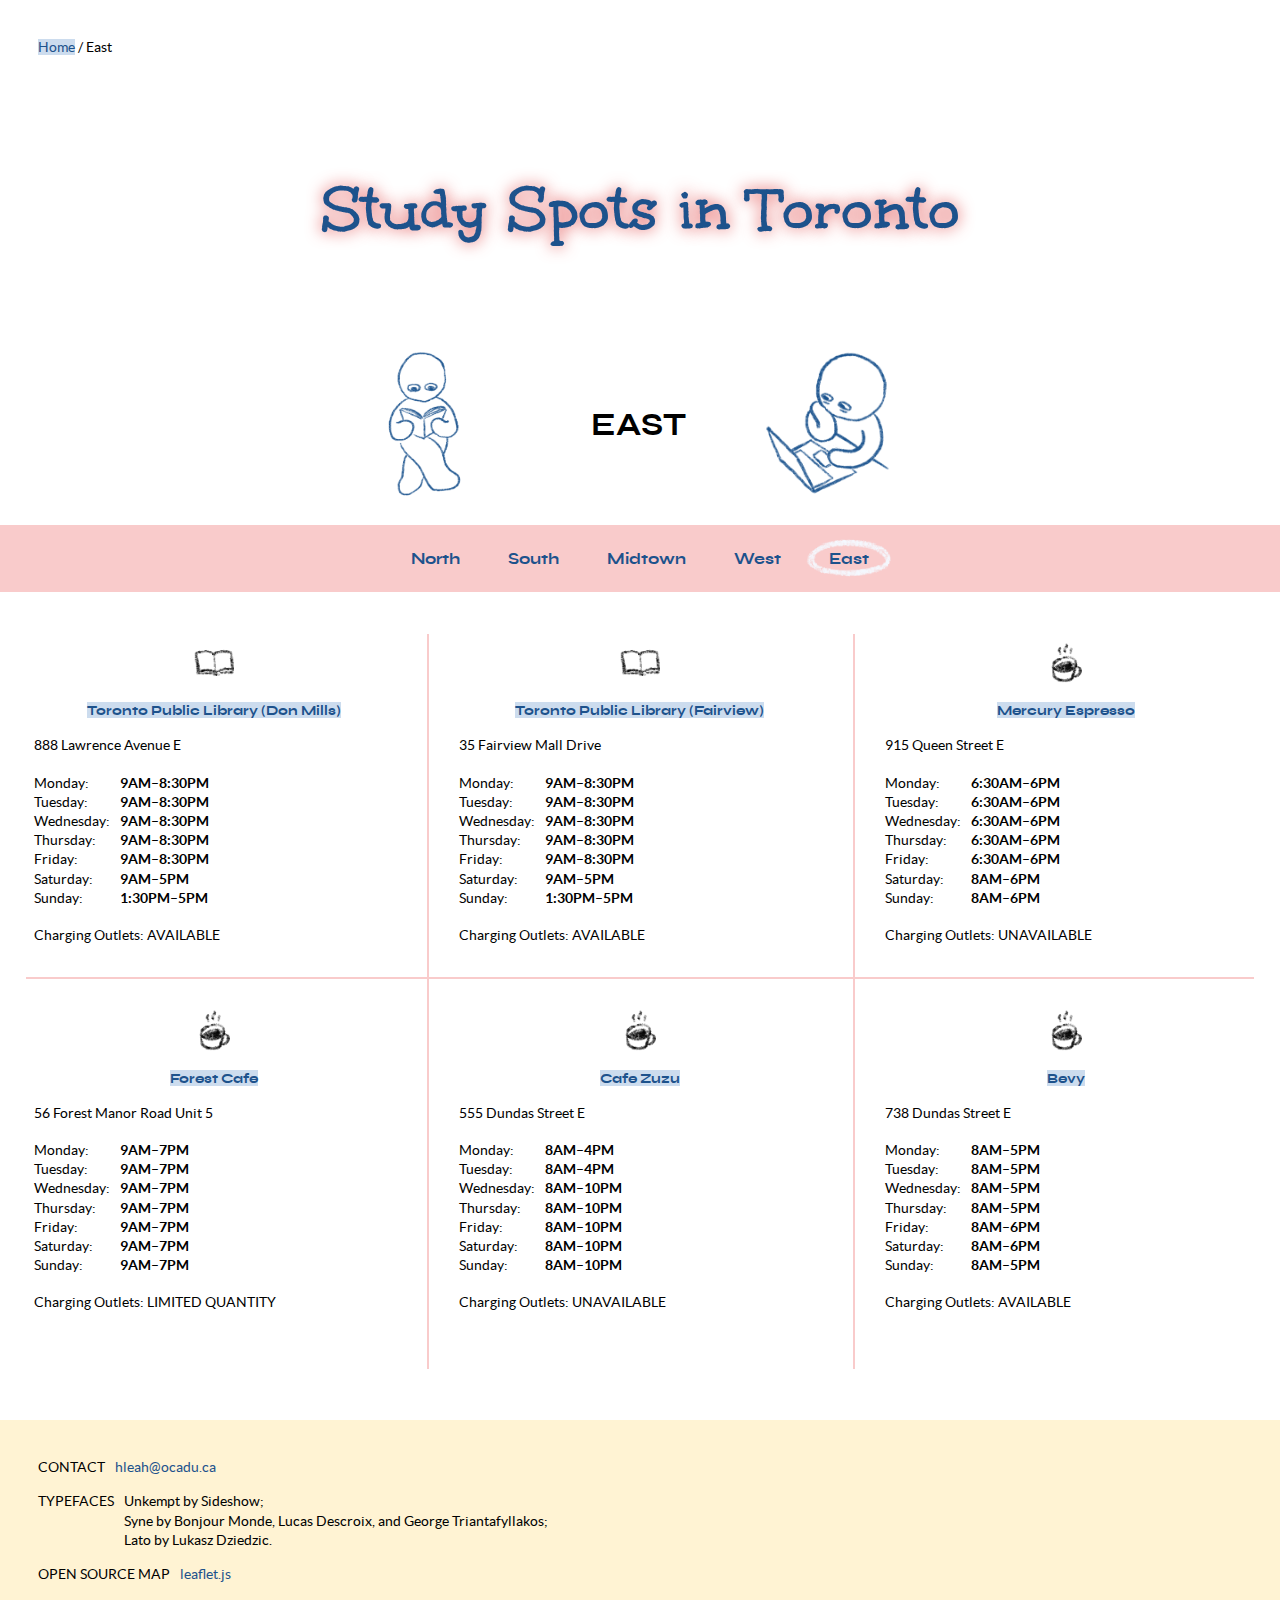
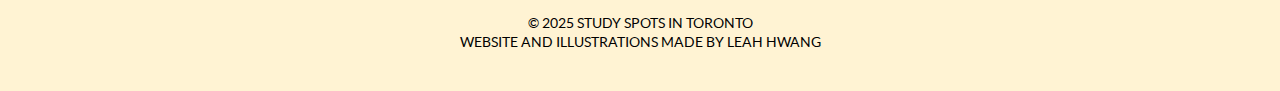
==== commit 4c32e33e: ""final" apr 16" ====
--- a/east.html
+++ b/east.html
@@ -27,13 +27,13 @@
     </div> 
     <div class="areas-page-label-container">
         <div class="character-left">
-            <img src="images/character-blue4.png" alt="character walking, looking to the right">
+            <img src="images/character-blue9.png" alt="character sitting and reading a book">
         </div>
         <div class="areas-page-label"> 
             <h2>East</h2> 
         </div>
         <div class="character-right">
-            <img src="images/character-blue2.png" alt="character sitting and working on laptop">
+            <img src="images/character-blue6.png" style="transform: scaleX(-1);" alt="character working on laptop">
         </div>
     </div>
 
@@ -178,7 +178,7 @@
 
         <section>
             <img src="images/coffee-icon.png" alt="illustrated coffee icon">
-            <h4> <a class="location-link" href="link" target="_blank"> Forest Cafe </a> </h4>
+            <h4> <a class="location-link" href="https://forestcafetoronto.com/" target="_blank"> Forest Cafe </a> </h4>
             <br>
             <p>56 Forest Manor Road Unit 5</p>
             <br>
@@ -218,7 +218,7 @@
 
         <section>
             <img src="images/coffee-icon.png" alt="illustrated coffee icon">
-            <h4> <a class="location-link" href="link" target="_blank"> Cafe Zuzu </a> </h4>
+            <h4> <a class="location-link" href="https://cafezuzu.com/contact?" target="_blank"> Cafe Zuzu </a> </h4>
             <br>
             <p>555 Dundas Street E</p>
             <br>
@@ -258,7 +258,7 @@
 
         <section>
             <img src="images/coffee-icon.png" alt="illustrated coffee icon">
-            <h4> <a class="location-link" href="link" target="_blank"> Bevy </a> </h4>
+            <h4> <a class="location-link" href="https://www.bevy.space/" target="_blank"> Bevy </a> </h4>
             <br>
             <p>738 Dundas Street E</p>
             <br>
--- a/css/style.css
+++ b/css/style.css
@@ -1,59 +1,56 @@
-/* ----- start comment
-
-use * {} for site-wide rules
-to override the default root of the document
-
-selector {property: value;}
-
------ */
-
-/* LAYOUT */
+/* --------------------
+ORGANIZATION NOTE: 
+
+BREAKPOINTS and INTERACTIONS are integrated throughout because scattering into different sections disrupts the flow of how 
+some styles/elements are connected. I also thought it would be easier to read when specific breakpoints/interactions are 
+grouped with the "main" functionality.
+
+This CSS file is mostly organized by functionalities, by order of appearance. Starting from the TOP of the page to the BOTTOM. 
+First with the Home page, then to the "Area" pages.
+
+For this website, "Area" only describes the different areas/regions of Toronto (i.e., North, South, Midtown, West, and East).
+-------------------- */
+
 * {
     scroll-behavior: smooth;
     margin: 0;
 }
 
-/* to add grid lines in the background: https://phuoc.ng/collection/css-layout/grid-lines-background/ */
+
+
+
+
+
+/* ----- LAYOUT ----- */
+
+/* Background Gridlines: to add grid lines in the background -> https://phuoc.ng/collection/css-layout/grid-lines-background/ */
 .gridlines {
     z-index: -5;
     background-image:
-        linear-gradient(to right, #bdd7f4 0.5px, transparent 0.5px),
-        linear-gradient(to bottom, #bdd7f4 0.5px, transparent 0.5px);
+        linear-gradient(to right, #ccdcee 0.5px, transparent 0.5px),
+        linear-gradient(to bottom, #ccdcee 0.5px, transparent 0.5px);
     background-size: 2.5rem 2.5rem;
     background-position: center center;
 }
 
 
-.breadcrumb {
-    position: relative;
-    padding: 3%;
-}
-
-a.breadcrumb-home:any-link {
-    text-decoration: none;
-    color: #1d528c;
-    background-color: #bdd7f4;
-}
-
-a.breadcrumb-home:hover {
-    background-color: #ffd86c;
-    transition: 1s;
-}
-
-
-
+
+
+/* Homepage - Header Breakpoint (800px width or UNDER): Layout adjustments of "Outer Box" of Heading 1 (website name/title) for tablets/mobile */
 @media (max-width: 800px) {
     .home-header-title {
         padding: 12%;
     }
 }
 
+/* Homepage - Header Breakpoint (OVER 800px width): Layout adjustments of "Outer Box" of Heading 1 (website name/title) for devices larger than tablets */
 @media (min-width: 801px) {
     .home-header-title {
         padding: 6% 15% 2% 15%;
     }
 }
 
+/* Homepage - Header: "Outer Box" of Heading 1 (website name/title) */
 .home-header-colour {
     border-radius: 2rem;
     background-color: #fff3d3;
@@ -62,6 +59,7 @@
     box-shadow: 0px 0px 5px #1d528c;
 }
 
+/* Homepage - Header: "Inner Box" of Heading 1 (website name/title) */
 .home-header-border {
     display: flex;
     justify-content: center;
@@ -71,10 +69,12 @@
     padding: 20px;
 }
 
+/* Homepage - Header: Parent container for Heading 2 and Heading 3 (website description/introduction) */
 .home-header-desc {
     padding: 0 5%;
 }
 
+/* Homepage - Header: Adjustments for Heading 2 (website description/introduction) */
 .home-header-desc h2 {
     padding: 4%;
 }
@@ -82,8 +82,14 @@
 
 
 
-
-
+/* "AREA Template" page - Header: Layout adjustments of Heading 1 (website name/title) */
+.areas-page-header-h1 h1 {
+    font-size: 4rem;
+    padding: 5% 10% 5% 10%;
+}
+
+/* "AREA Template" page - Header: Link for Heading 1 (website description/introduction) 
+    • https://www.w3schools.com/css/css_link.asp */
 a.link-home:any-link {
     color: #1d528c;
     text-decoration: none;
@@ -98,14 +104,8 @@
 
 
 
-.areas-page-header-h1 h1 {
-    font-size: 4rem;
-    padding: 5% 10% 5% 10%;
-}
-
-
-
-
+/* "AREA Template" page - Header: Parent container for "AREA" label (Heading 2) + characters illustrations next to the "AREA" label 
+    • https://www.w3schools.com/css/css3_flexbox.asp */
 .areas-page-label-container {
     display: flex;
     flex-direction: row;
@@ -115,15 +115,19 @@
     height: 150px;
 }
 
+/* "AREA Template" page - Header: Container for "AREA" label (Heading 2) */
 .areas-page-label {
     text-transform: uppercase;
-    padding: 0 8% 0 10%;
-}
-
+    padding: 0 6% 0 10%;
+    text-align: center;
+}
+
+/* "AREA Template" page - Header: Left container for "AREA" character illustration next to the "AREA" label */
 .character-left img {
     height: 150px;
 }
 
+/* "AREA Template" page - Header: Right container for "AREA" character illustration next to the "AREA" label */
 .character-right img {
     height: 150px;
 }
@@ -132,7 +136,8 @@
 
 
 
-/* Header: to make an adjustable/responsive skyline img: https://www.w3schools.com/css/css_rwd_images.asp*/
+/* Homepage - Header: Skyline image 
+    • to make an adjustable/responsive skyline img: https://www.w3schools.com/css/css_rwd_images.asp */
 .skyline {
     width: 100vw;
     background-image: url(../images/skyline-blue.png);
@@ -142,19 +147,198 @@
     background-color: transparent; /* if the image is unavailable */
 }
 
-/* Header: defining skyline height for tablets/mobile */
+/* Homepage - Header Skyline Breakpoint (800px width or UNDER): defining skyline illustration height for tablets/mobile */
 @media (max-width:800px) {
     .skyline {height: 6rem;} 
 } 
     
-/* Header: defining skyline height for larger than tablets */
+/* Homepage - Header Skyline Breakpoint (UNDER 800px width): defining skyline height for larger than tablets */
 @media (min-width:801px) {
     .skyline {height: 12rem;} 
 }
 
 
 
-/* Navigation bar: sticky positioning to keep the bar accessible when scrolling down
+
+
+
+
+/* Homepage: Padding surrounding the Map */
+.home-main {
+    padding: 10% 15%;
+}
+
+/* Homepage: Illustrated stickers in the background, decoration images bounded to the left and right */
+.home-bkg-left, .home-bkg-right {
+    position: absolute;
+    z-index: -1;
+    opacity: 0.9;
+}
+
+/* Homepage - Image (Illustrated Stickers) Breakpoints (800px width or UNDER): No background image decoration for tablets/mobiles (behind the Map) */
+@media (max-width: 800px) {
+    .home-bkg-left, .home-bkg-right {display: none;}
+}
+
+/* Homepage - Image (Illustrated Stickers) Breakpoints (OVER 800px width): Background adjustments (behind the Map) for screens larger than tablets */
+@media (min-width: 801px) {
+    .home-bkg-left, .home-bkg-right {height: 80%;}
+    .home-bkg-left {left: 10px;}
+    .home-bkg-right {right: 10px;}
+}
+
+
+/* Homepage: "Outer border/box" behind the Map for screens larger than tablets */
+.map-colour {
+    background-color: #f9cbcb;
+    border-radius: 2rem;
+    padding: 3%;
+}
+
+/* Homepage: Map "container" to centre the actual Map */
+.map {
+    position: relative;
+    display: flex;
+    justify-content: center;
+}
+
+/* Homepage: Leaflet Map filter
+    • to adjust filter of map tiles -> https://stackoverflow.com/questions/53528313/apply-css3-filters-to-the-image-tiles-on-leaflet */
+.leaflet-layer {
+    filter: contrast(1.3);
+}
+
+
+
+
+/* "AREA Template" page: Internal Grid Lines (without "outer border lines")
+    • to make responsive "internal grid lines" in a grid format -> https://geary.co/internal-borders-css-grid/ */
+.locations-grid {
+    --gap: 3rem;
+    --line-thickness: 2px;
+    --line-color: #f9cbcb;
+    --line-offset: calc(var(--gap) / 2);
+
+    display: grid;
+    gap: var(--gap);
+    justify-content: center;
+    align-items: stretch;
+    overflow: hidden;
+    border-right: var(--line-color);
+    margin: 2% 2% 4% 2%;
+    padding: 1rem 0 3rem 0;
+}
+
+.locations-grid section {
+    position: relative;
+    padding: 0.5em;
+}
+
+/* "AREA Template" page - Grid Breakpoint (800px width or UNDER): defining grid columns for tablets/phones */
+@media (max-width: 800px) {
+    .locations-grid {
+        grid-template-columns: repeat(auto-fit, minmax(200px, 1fr));
+    }
+}
+
+/* "AREA Template" page - Grid Breakpoint (800px width or UNDER): defining grid columns for screesn larger than tablets */
+@media (min-width: 801px) {
+    .locations-grid {
+        grid-template-columns: repeat(3, minmax(200px, 1fr));
+    }
+}
+
+    /* Pseudo Elements -> https://geary.co/internal-borders-css-grid/ */
+    .locations-grid section::after,
+    .locations-grid section::before {
+        content: "";
+        background-color: var(--line-color);
+        position: absolute;
+    } 
+
+    /* Row lines -> https://geary.co/internal-borders-css-grid/ */
+    .locations-grid section::after {
+        inline-size: 100vw;
+        block-size: var(--line-thickness);
+        inset-block-start: calc(var(--line-offset) * -1);
+        inset-inline-start: 0;
+    }
+
+    /* Column lines -> https://geary.co/internal-borders-css-grid/ */
+    .locations-grid section::before {
+        inline-size: var(--line-thickness);
+        block-size: 100vh;
+        inset-block-start: 0;
+        inset-inline-start: calc(var(--line-offset) * -1);
+    }  
+
+
+
+
+/* "AREA Template" page: Adjustments for the (book/coffee) icons "describing" each location */
+.locations-grid section img {
+    display: block;
+    margin: auto;
+    width: 50px;
+    padding-bottom: 18px;
+}
+
+
+
+
+/* Tables: to list weekly open hours of different locations or help make references in the footer
+    • to make tables -> https://www.w3schools.com/html/html_tables.asp */
+table {
+    font-family: "Lato Regular";
+    color:black;
+    font-size: 0.9rem;
+    line-height: 1.2rem;
+    border-collapse: collapse;
+    text-align: left;
+}
+
+td {padding: 0 10px 0 0;}
+
+
+
+
+/* Footer */
+footer {
+    font-family: "Lato Regular";
+    font-size: 0.8rem;
+    text-align: left;
+    background-color: #fff3d3;
+    padding: 3%;
+}
+
+
+
+
+
+
+/* ----- INTERACTIONS ----- */
+
+/* BREAKCRUMBS */
+.breadcrumb {
+    position: relative;
+    padding: 3%;
+}
+
+.breadcrumb-home:any-link {
+    text-decoration: none;
+    color: #1d528c;
+    background-color: #ccdcee;
+}
+
+.breadcrumb-home:hover {
+    background-color: #ffd86c;
+    transition: 1s;
+}
+
+
+
+
+/* NAVIGATION BAR: Parent container
     • https://www.w3schools.com/css/css3_flexbox.asp 
     • https://www.w3schools.com/css/css3_flexbox_container.asp */
 .nav-container {
@@ -167,11 +351,10 @@
     background-color: #f9cbcb;
 }
 
-.nav {
-    position: relative;
-}
-
-
+/* NAVIGATION BAR: Individual "boxes" for each "Area" */
+.nav {position: relative;}
+
+/* NAVIGATION BAR: To highlight the "currently selected" page */
 .nav-current {
     background-image: url(../images/current-nav-circle-lightblue.png);
     background-size: 100%;
@@ -180,29 +363,26 @@
     background-color: transparent; /* if the image is unavailable */
 }
 
-/*  */
+/* NAVIGATION BAR - Breakpoint (800px width or UNDER): Layout adjustments for each individual link on tablets/mobiles */
 @media (max-width: 800px) {
-    a.nav:link {
-        padding-top: 1rem; 
-        padding-bottom: 1rem;
-        padding-left: 0.4rem; 
-        padding-right: 0.4rem;
-    } 
-}
-
+    a.nav:link {padding: 1rem 0.4rem;} 
+}
+
+/* NAVIGATION BAR - Breakpoint (OVER 800px width): Layout adjustments for each individual link on devices larger than tablets  */
 @media (min-width: 801px) {
-    a.nav:link {
-        padding: 1.5rem; } 
-    }
-
-/* Navigation bar: https://www.w3schools.com/css/css_link.asp */
+    a.nav:link {padding: 1.5rem;} 
+}
+
+/* NAVIGATION BAR: Navigation link
+    • https://www.w3schools.com/css/css_link.asp */
 a.nav:any-link {
     color: #1d528c;
     text-align: center;
     text-decoration: none;
     display: inline-block;
 }
-/* Navigation bar - navigation link hover and active effects
+
+/* NAVIGATION BAR: Navigation link hover and active effects
     • for transition duration -> https://www.w3schools.com/css/css3_transitions.asp 
     • for text-shadow -> https://www.w3schools.com/css/css_text_shadow.asp */
 a.nav:hover {
@@ -219,52 +399,7 @@
 
 
 
-
-
-
-
-/* Homepage: Padding surrounding the map in <Main> */
-.home-main {
-    padding: 10% 15%;
-}
-
-/* Homepage: Background image decoration */
-.home-bkg-left, .home-bkg-right {
-    position: absolute;
-    z-index: -1;
-    opacity: 0.9;
-}
-
-/* Homepage: No background display for tablets/mobiles behind the map */
-@media (max-width: 800px) {
-    .home-bkg-left, .home-bkg-right {display: none;}
-}
-
-/* Homepage: Background adjustments (behind the map) for larger screens */
-@media (min-width: 801px) {
-    .home-bkg-left, .home-bkg-right {height: 80%;}
-    .home-bkg-left {left: 10px;}
-    .home-bkg-right {right: 10px;}
-}
-
-
-/* Homepage: Map "border" (behind the map) for larger screens */
-.map-colour {
-    background-color: #f9cbcb;
-    border-radius: 2rem;
-    padding: 3%;
-}
-
-/* Homepage: Map container to centre the actual map + add padding and dashed border */
-.map {
-    position: relative;
-    display: flex;
-    justify-content: center;
-}
-
-
-/* Homepage: Colour animation behind the map
-    • visible ONLY for TABLETS/MOBILES
+/* Homepage - Colour Animation Breakpoint: Colour animation behind the Map, visible ONLY for TABLETS/MOBILES
     • to make animations: https://www.w3schools.com/css/css3_animations.asp */
 @media (max-width: 800px) {
     .map-colour {
@@ -275,20 +410,18 @@
 }
 
 @keyframes map-shadow {
-    0%      {box-shadow: 0 0 2rem #bdd7f4;}
-    33.3%    {box-shadow: 0 0 2rem #f9cbcb;}
-    66.6%    {box-shadow: 0 0 2rem #fff3d3;}
-    100%    {box-shadow: 0 0 2rem #bdd7f4;}
-}
-
-
-/* Homepage: to adjust filter of map tiles: https://stackoverflow.com/questions/53528313/apply-css3-filters-to-the-image-tiles-on-leaflet */
-.leaflet-layer {
-    filter: contrast(1.3);
-}
-
-/* Homepage: Leaflet popup customizations: https://www.youtube.com/watch?v=INNVFfrbalU
-    + https://stackoverflow.com/questions/12606141/how-would-i-customise-the-look-and-feel-of-the-leaflet-popup */
+    0%      {box-shadow: 0 0 2rem #b2ceef;}
+    33.3%    {box-shadow: 0 0 2rem #f3b2b2;}
+    66.6%    {box-shadow: 0 0 2rem #ffe59d;}
+    100%    {box-shadow: 0 0 2rem #b2ceef;}
+}
+
+
+
+
+/* Homepage: Leaflet popup customizations
+    • https://www.youtube.com/watch?v=INNVFfrbalU
+    • https://stackoverflow.com/questions/12606141/how-would-i-customise-the-look-and-feel-of-the-leaflet-popup */
 .custom-popup .leaflet-popup-content-wrapper {
     border-radius: 10px;
     box-shadow: 0 4px 10px #1d528c;
@@ -313,131 +446,41 @@
 
 
 
-
-
-
-/* to make responsive "internal grid lines" in a grid format: https://geary.co/internal-borders-css-grid/ */
-
-/* defining grid columns: for tablets, phones */
-@media (max-width: 800px) {
-    .locations-grid {
-        grid-template-columns: repeat(auto-fit, minmax(200px, 1fr));
-    }
-}
-
-/* defining grid columns: larger than tablets */
-@media (min-width: 801px) {
-    .locations-grid {
-        grid-template-columns: repeat(3, minmax(200px, 1fr));
-    }
-}
-
-.locations-grid {
-
-    --gap: 3rem;
-    --line-thickness: 2px;
-    --line-color: #f9cbcb;
-    --line-offset: calc(var(--gap) / 2);
-
-    display: grid;
-    gap: var(--gap);
-    justify-content: center;
-    align-items: stretch;
-    overflow: hidden;
-    border-right: var(--line-color);
-    margin: 2% 2% 4% 2%;
-    padding: 1rem 0 3rem 0;
-}
-
-.locations-grid > section {
-    position: relative;
-    padding: 0.5em;
-}
-
-/* Pseudo Elements */
-
-.locations-grid > section::after,
-.locations-grid > section::before {
-    content: "";
-    background-color: var(--line-color);
-    position: absolute;
-} 
-
-/* Row lines */
-.locations-grid > section::after {
-    inline-size: 100vw;
-    block-size: var(--line-thickness);
-    inset-block-start: calc(var(--line-offset) * -1);
-    inset-inline-start: 0;
-}
-
-/* Column lines */
-.locations-grid > section::before {
-    inline-size: var(--line-thickness);
-    block-size: 100vh;
-    inset-block-start: 0;
-    inset-inline-start: calc(var(--line-offset) * -1);
-}  
-
-
-
-
-
-.locations-grid > section img {
-    display: block;
-    margin: auto;
-    width: 50px;
-    padding-bottom: 18px;
-}
-
+/* "AREA Template" page: Links of each location's external sites or Instagram platforms */
 a.location-link:any-link {
     color: #1d528c;
     text-decoration: none;
     background-color: #ccdcee;
 }
 
+/* "AREA Template" page: Hover/active link effects of each location */
 a.location-link:hover, a.location-link:active {
     background-color: #ffd86c;
     transition: 1s;
 }
 
-.locations-grid > section h4 {
-    color: black;
-}
-
-
-/* to make tables: https://www.w3schools.com/html/html_tables.asp */
-table {
-    font-family: "Lato Regular";
-    color:black;
-    font-size: 0.9rem;
-    line-height: 1.2rem;
-    border-collapse: collapse;
-    text-align: left;
-}
-
-td {
-    padding: 0 10px 0 0;
-}
-
-
-
-
-footer {
-    font-family: "Lato Regular";
-    font-size: 0.8rem;
-    text-align: left;
-    background-color: #fff3d3;
-    padding: 3%;
-}
-
-
-
-
-/* TYPOGRAPHY */
-
-
-/* source: https://fonts.google.com/specimen/Unkempt?query=unkempt */
+
+
+
+/* Links within body text */
+a.p-link {
+    text-decoration: none;
+    color: #1d528c;
+}
+
+a.p-link:hover {
+    background-color: #ccdcee;
+}
+
+
+
+
+
+
+/* ----- TYPOGRAPHY ----- */
+
+/* Unkempt typeface source: https://fonts.google.com/specimen/Unkempt?query=unkempt 
+    • by Sideshow */
 @font-face {
     font-family: 'Unkempt Bold';
     src: url('fonts/unkempt-bold-webfont.woff') format('woff'),
@@ -446,7 +489,11 @@
     font-style: normal;
 }
 
-/* source: https://www.fontsquirrel.com/fonts/syne */
+
+
+
+/* Syne typeface source: https://www.fontsquirrel.com/fonts/syne 
+    • by Bonjour Monde, Lucas Descroix, and George Triantafyllakos */
 @font-face {
     font-family: 'Syne Bold';
     src: url('fonts/syne-bold-webfont.woff') format('woff'),
@@ -455,7 +502,6 @@
     font-style: normal;
 }
 
-
 @font-face {
     font-family: 'Syne Regular';
     src: url('fonts/syne-regular-webfont.woff') format('woff'),
@@ -464,7 +510,12 @@
     font-style: normal;
 }
 
-/* source: https://fonts.google.com/specimen/Lato */
+
+
+
+/* Lato typeface source: https://fonts.google.com/specimen/Lato
+    • by Lukasz Dziedzic */
+
 @font-face {
     font-family: 'Lato Bold';
     src: url('fonts/lato-bold-webfont.woff') format('woff'),
@@ -483,7 +534,10 @@
 
 
 
-/* defining text 800px or less (phones, tablets) */
+
+
+
+/* Typography Breakpoints (800px width or UNDER): for tablets/mobile */
 @media (max-width: 800px) {
     h1 {
         font-size: 2.8rem;
@@ -501,7 +555,7 @@
 
 }
 
-/* defining text more than 800px (larger than tablet) */
+/* Typography Breakpoints (OVER 800px width): for screens larger than tablet */
 @media (min-width: 801px) {
     h1 {
         font-size: 5rem; 
@@ -523,6 +577,8 @@
     }
 
 }
+
+
 
 
 h1 {
@@ -560,12 +616,4 @@
     font-family: "Lato Bold";
 }
 
-a.p-link {
-    text-decoration: none;
-    color: #1d528c;
-}
-
-a.p-link:hover {
-    background-color: #bdd7f4;
-}
-
+
